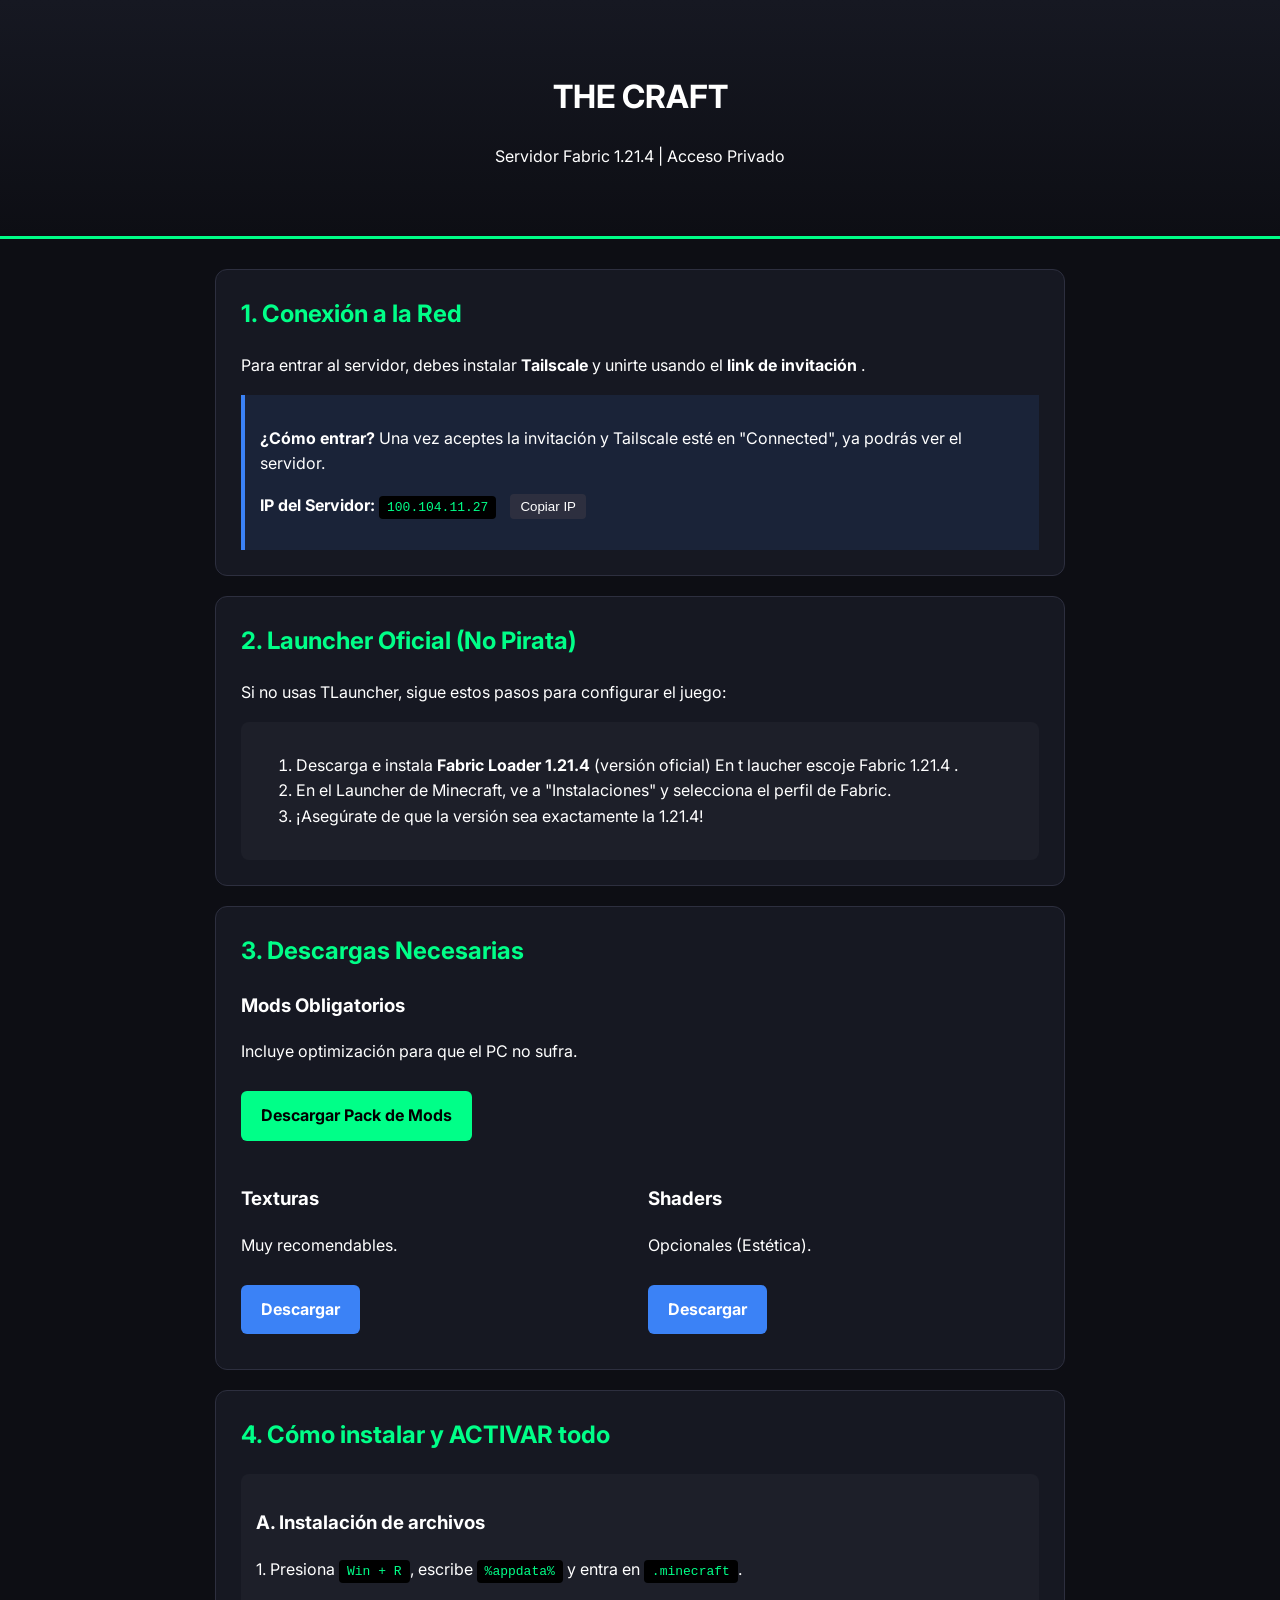
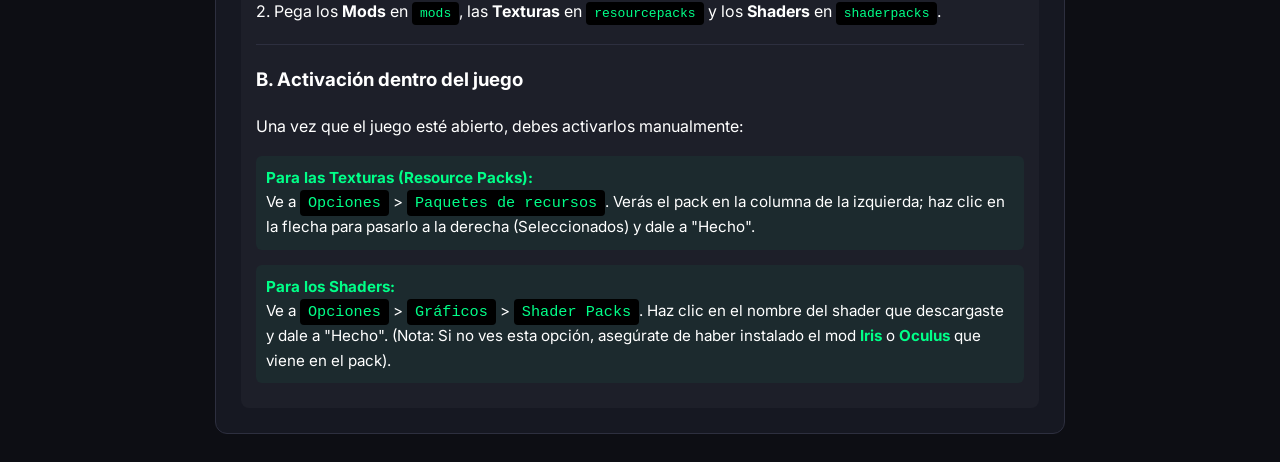
==== index.html @ cc705e66 "Add files via upload" ====
<!DOCTYPE html>
<html lang="es">
<head>
    <meta charset="UTF-8">
    <meta name="viewport" content="width=device-width, initial-scale=1.0">
    <title>THE CRAFT - Guía de Inicio</title>
    <link rel="stylesheet" href="style.css">
    <link href="https://fonts.googleapis.com/css2?family=Inter:wght@400;700&display=swap" rel="stylesheet">
</head>
<body>
    <header>
        <h1>THE CRAFT</h1>
        <p>Servidor Fabric 1.21.4 | Acceso Privado</p>
    </header>

    <main class="container">
        <section class="card connection">
            <h2>1. Conexión a la Red</h2>
            <p>Para entrar al servidor, debes instalar <strong>Tailscale</strong> y unirte usando el <strong>link de invitación</strong> .</p>
            
            <div class="info-box">
                <p><strong>¿Cómo entrar?</strong> Una vez aceptes la invitación y Tailscale esté en "Connected", ya podrás ver el servidor.</p>
                <p><strong>IP del Servidor:</strong> <code id="ip">100.104.11.27</code> <button onclick="copyIP()" class="mini-btn">Copiar IP</button></p>
            </div>
        </section>

        <section class="card launcher">
            <h2>2. Launcher Oficial (No Pirata)</h2>
            <p>Si no usas TLauncher, sigue estos pasos para configurar el juego:</p>
            <div class="tutorial-box">
                <ol>
                    <li>Descarga e instala <strong>Fabric Loader 1.21.4</strong> (versión oficial) En t laucher escoje Fabric 1.21.4 .</li>
                    <li>En el Launcher de Minecraft, ve a "Instalaciones" y selecciona el perfil de Fabric.</li>
                    <li>¡Asegúrate de que la versión sea exactamente la 1.21.4!</li>
                </ol>
            </div>
        </section>

        <section class="card downloads">
            <h2>3. Descargas Necesarias</h2>
            <div class="download-item">
                <h3>Mods Obligatorios</h3>
                <p>Incluye optimización para que el PC no sufra.</p>
                <a href="https://drive.google.com/drive/folders/1EH8El63YPlIYSjoV2LIcTD62nZrWYrCs?usp=drive_link" target="_blank" class="btn primary">Descargar Pack de Mods</a>
            </div>

            <div class="grid">
                <div class="item">
                    <h3>Texturas</h3>
                    <p>Muy recomendables.</p>
                    <a href="https://drive.google.com/drive/folders/1UA7KlbFi1k2651f_TzDTbusodfBG6fP9?usp=drive_link" target="_blank" class="btn secondary">Descargar</a>
                </div>
                <div class="item">
                    <h3>Shaders</h3>
                    <p>Opcionales (Estética).</p>
                    <a href="https://drive.google.com/drive/folders/1iIB8_ieIsnOkMPIPDbRFbwtjSX3Dqnk7?usp=drive_link" target="_blank" class="btn secondary">Descargar</a>
                </div>
            </div>
        </section>

        <section class="card tutorial">
            <h2>4. Cómo instalar y ACTIVAR todo</h2>
            <div class="tutorial-box">
                <h3>A. Instalación de archivos</h3>
                <p>1. Presiona <code>Win + R</code>, escribe <code>%appdata%</code> y entra en <code>.minecraft</code>.</p>
                <p>2. Pega los <strong>Mods</strong> en <code>mods</code>, las <strong>Texturas</strong> en <code>resourcepacks</code> y los <strong>Shaders</strong> en <code>shaderpacks</code>.</p>
                
                <hr>

                <h3>B. Activación dentro del juego</h3>
                <p>Una vez que el juego esté abierto, debes activarlos manualmente:</p>
                
                <div class="activation-steps">
                    <p><strong>Para las Texturas (Resource Packs):</strong><br>
                    Ve a <code>Opciones</code> > <code>Paquetes de recursos</code>. Verás el pack en la columna de la izquierda; haz clic en la flecha para pasarlo a la derecha (Seleccionados) y dale a "Hecho".</p>
                    
                    <p><strong>Para los Shaders:</strong><br>
                    Ve a <code>Opciones</code> > <code>Gráficos</code> > <code>Shader Packs</code>. Haz clic en el nombre del shader que descargaste y dale a "Hecho". (Nota: Si no ves esta opción, asegúrate de haber instalado el mod <strong>Iris</strong> o <strong>Oculus</strong> que viene en el pack).</p>
                </div>
            </div>
        </section>
    </main>

    <script src="script.js"></script>
</body>
</html>
---- style.css ----
:root {
    --bg: #0d0e14;
    --card: #161822;
    --accent: #00ff88;
    --text: #ffffff;
    --secondary: #3b82f6;
}

body {
    font-family: 'Inter', sans-serif;
    background-color: var(--bg);
    color: var(--text);
    margin: 0;
    line-height: 1.6;
}

header {
    background: linear-gradient(180deg, #161822 0%, #0d0e14 100%);
    padding: 50px 20px;
    text-align: center;
    border-bottom: 3px solid var(--accent);
}

.container { max-width: 850px; margin: 30px auto; padding: 0 20px; }

.card {
    background: var(--card);
    padding: 25px;
    border-radius: 12px;
    margin-bottom: 20px;
    border: 1px solid #2d2f3f;
}

h2 { color: var(--accent); margin-top: 0; font-size: 1.5rem; }

.btn {
    display: inline-block;
    padding: 12px 20px;
    background: var(--accent);
    color: #000;
    text-decoration: none;
    border-radius: 6px;
    font-weight: bold;
    margin: 10px 0;
}

.btn.secondary { background: var(--secondary); color: white; }

.info-box {
    background: rgba(59, 130, 246, 0.1);
    padding: 15px;
    border-left: 4px solid var(--secondary);
    margin-top: 15px;
}

.tutorial-box {
    background: rgba(255, 255, 255, 0.03);
    padding: 15px;
    border-radius: 8px;
}

.grid { display: grid; grid-template-columns: 1fr 1fr; gap: 15px; margin-top: 15px; }

code { background: #000; padding: 4px 8px; color: var(--accent); border-radius: 4px; }

.mini-btn { cursor: pointer; border: none; background: #2d2f3f; color: white; padding: 5px 10px; border-radius: 4px; margin-left: 10px; }


hr {
    border: 0;
    border-top: 1px solid #2d2f3f;
    margin: 20px 0;
}

.activation-steps p {
    background: rgba(0, 255, 136, 0.05);
    padding: 10px;
    border-radius: 6px;
    margin-bottom: 10px;
    font-size: 0.95rem;
}

.activation-steps strong {
    color: var(--accent);
}
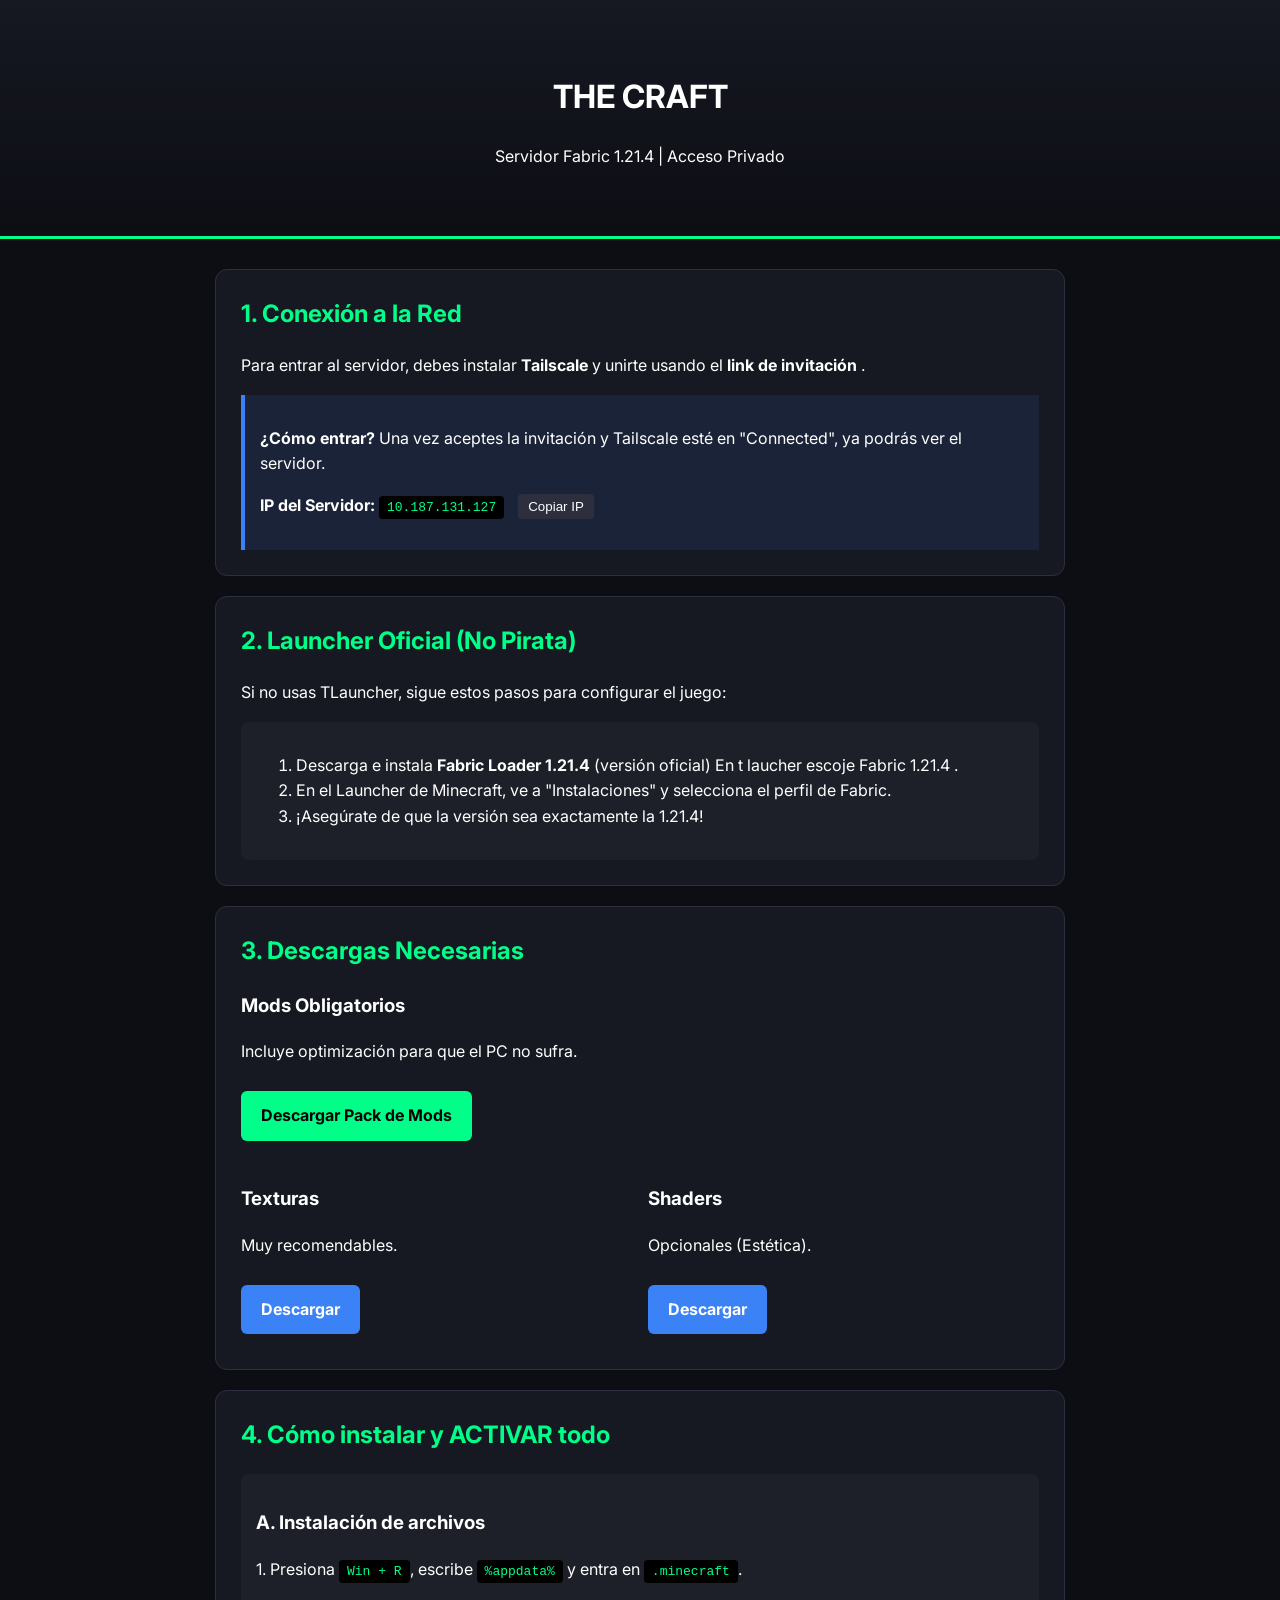
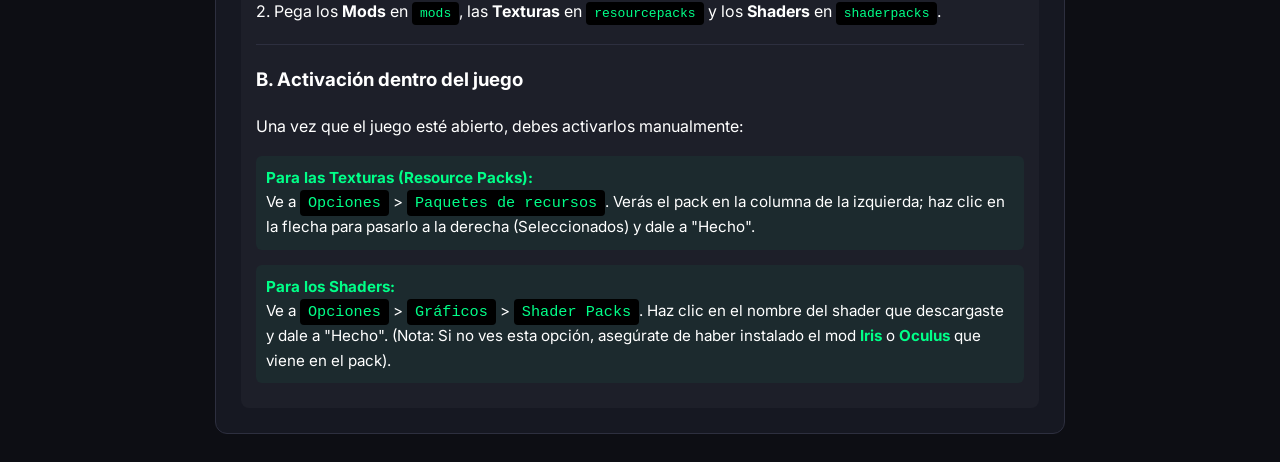
==== commit 7013ce23: "Update index.html" ====
--- a/index.html
+++ b/index.html
@@ -20,7 +20,7 @@
             
             <div class="info-box">
                 <p><strong>¿Cómo entrar?</strong> Una vez aceptes la invitación y Tailscale esté en "Connected", ya podrás ver el servidor.</p>
-                <p><strong>IP del Servidor:</strong> <code id="ip">100.104.11.27</code> <button onclick="copyIP()" class="mini-btn">Copiar IP</button></p>
+                <p><strong>IP del Servidor:</strong> <code id="ip">10.187.131.127</code> <button onclick="copyIP()" class="mini-btn">Copiar IP</button></p>
             </div>
         </section>
 
@@ -83,4 +83,5 @@
 
     <script src="script.js"></script>
 </body>
-</html>+
+</html>
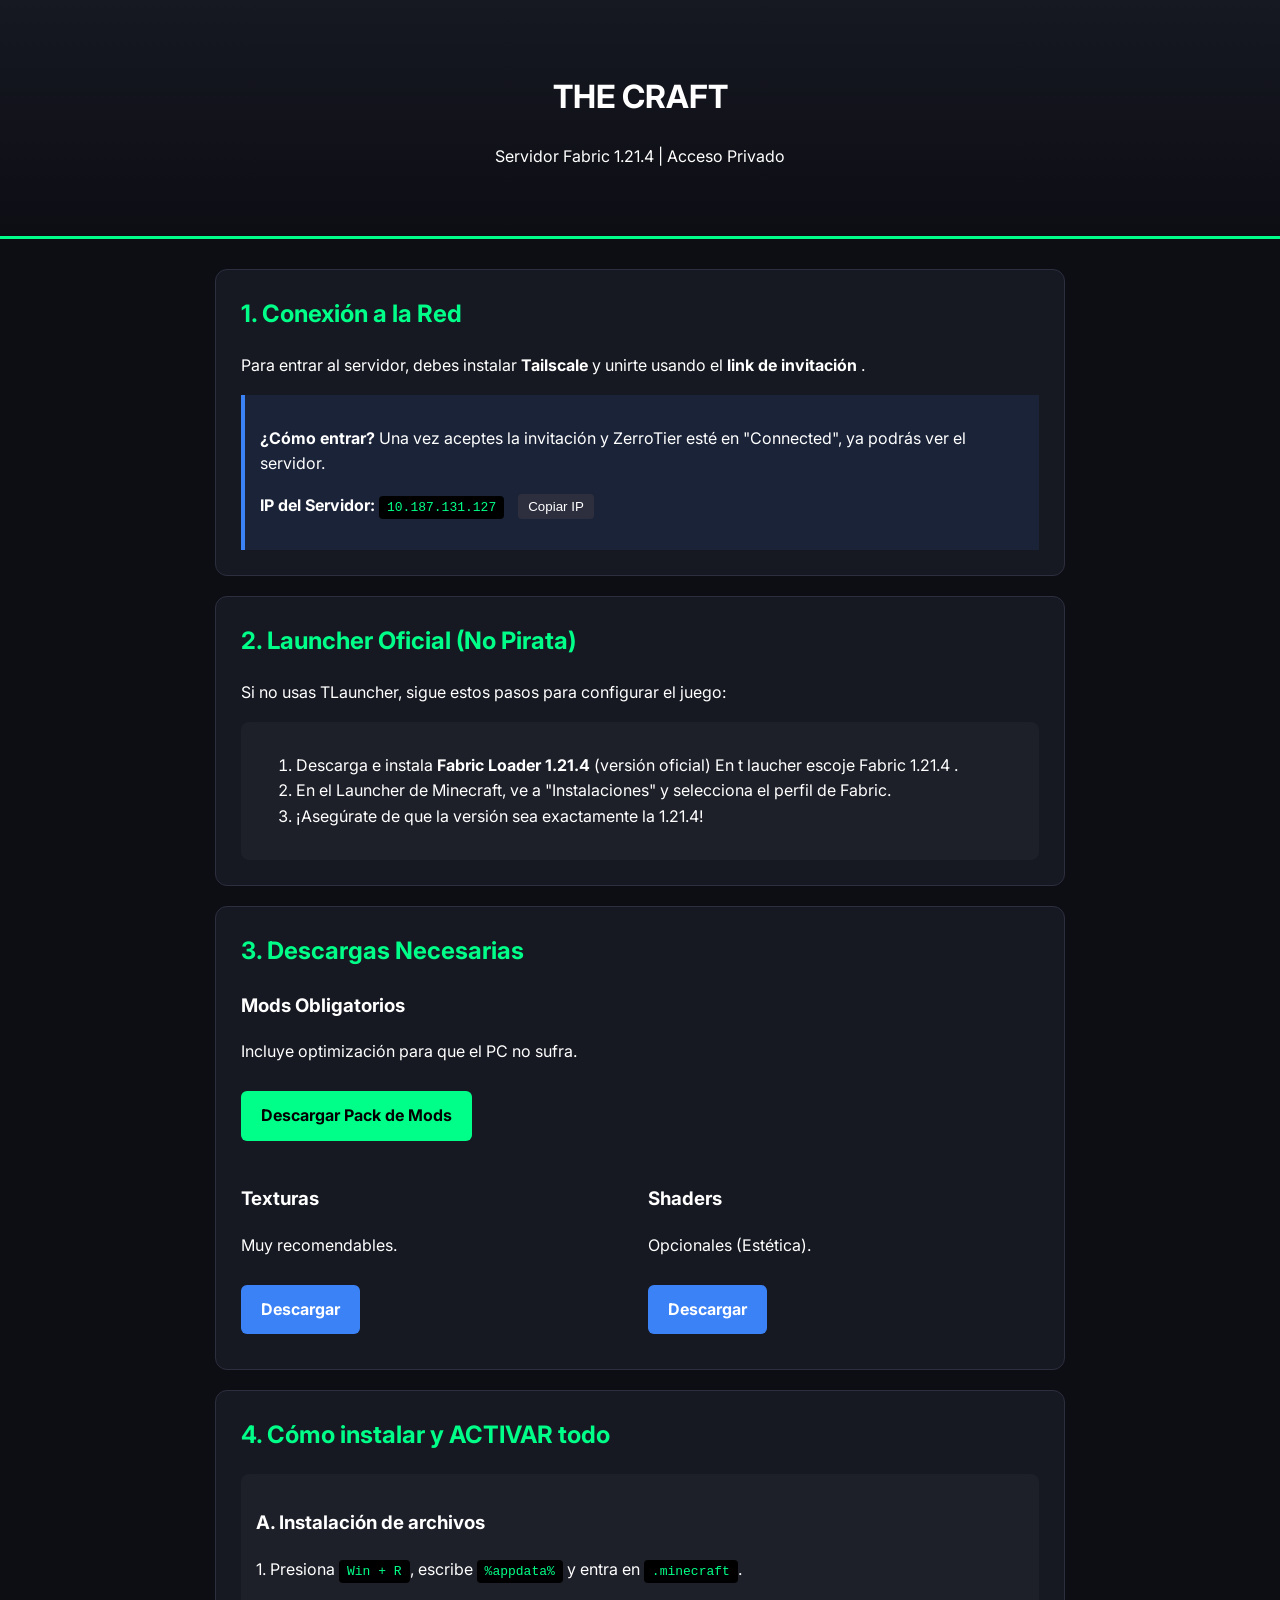
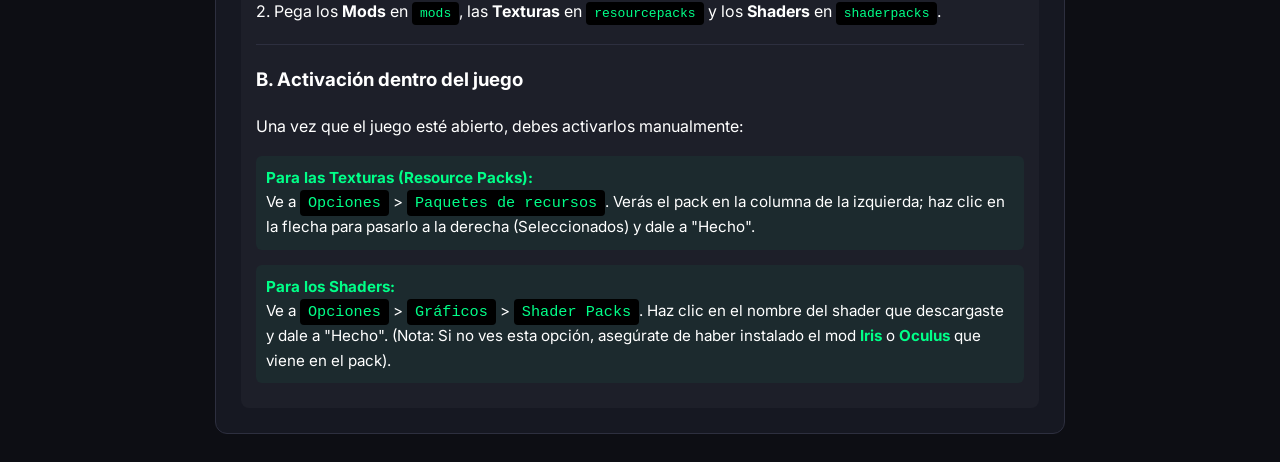
==== commit 91496cb4: "Update index.html" ====
--- a/index.html
+++ b/index.html
@@ -19,7 +19,7 @@
             <p>Para entrar al servidor, debes instalar <strong>Tailscale</strong> y unirte usando el <strong>link de invitación</strong> .</p>
             
             <div class="info-box">
-                <p><strong>¿Cómo entrar?</strong> Una vez aceptes la invitación y Tailscale esté en "Connected", ya podrás ver el servidor.</p>
+                <p><strong>¿Cómo entrar?</strong> Una vez aceptes la invitación y ZerroTier esté en "Connected", ya podrás ver el servidor.</p>
                 <p><strong>IP del Servidor:</strong> <code id="ip">10.187.131.127</code> <button onclick="copyIP()" class="mini-btn">Copiar IP</button></p>
             </div>
         </section>
@@ -85,3 +85,4 @@
 </body>
 
 </html>
+
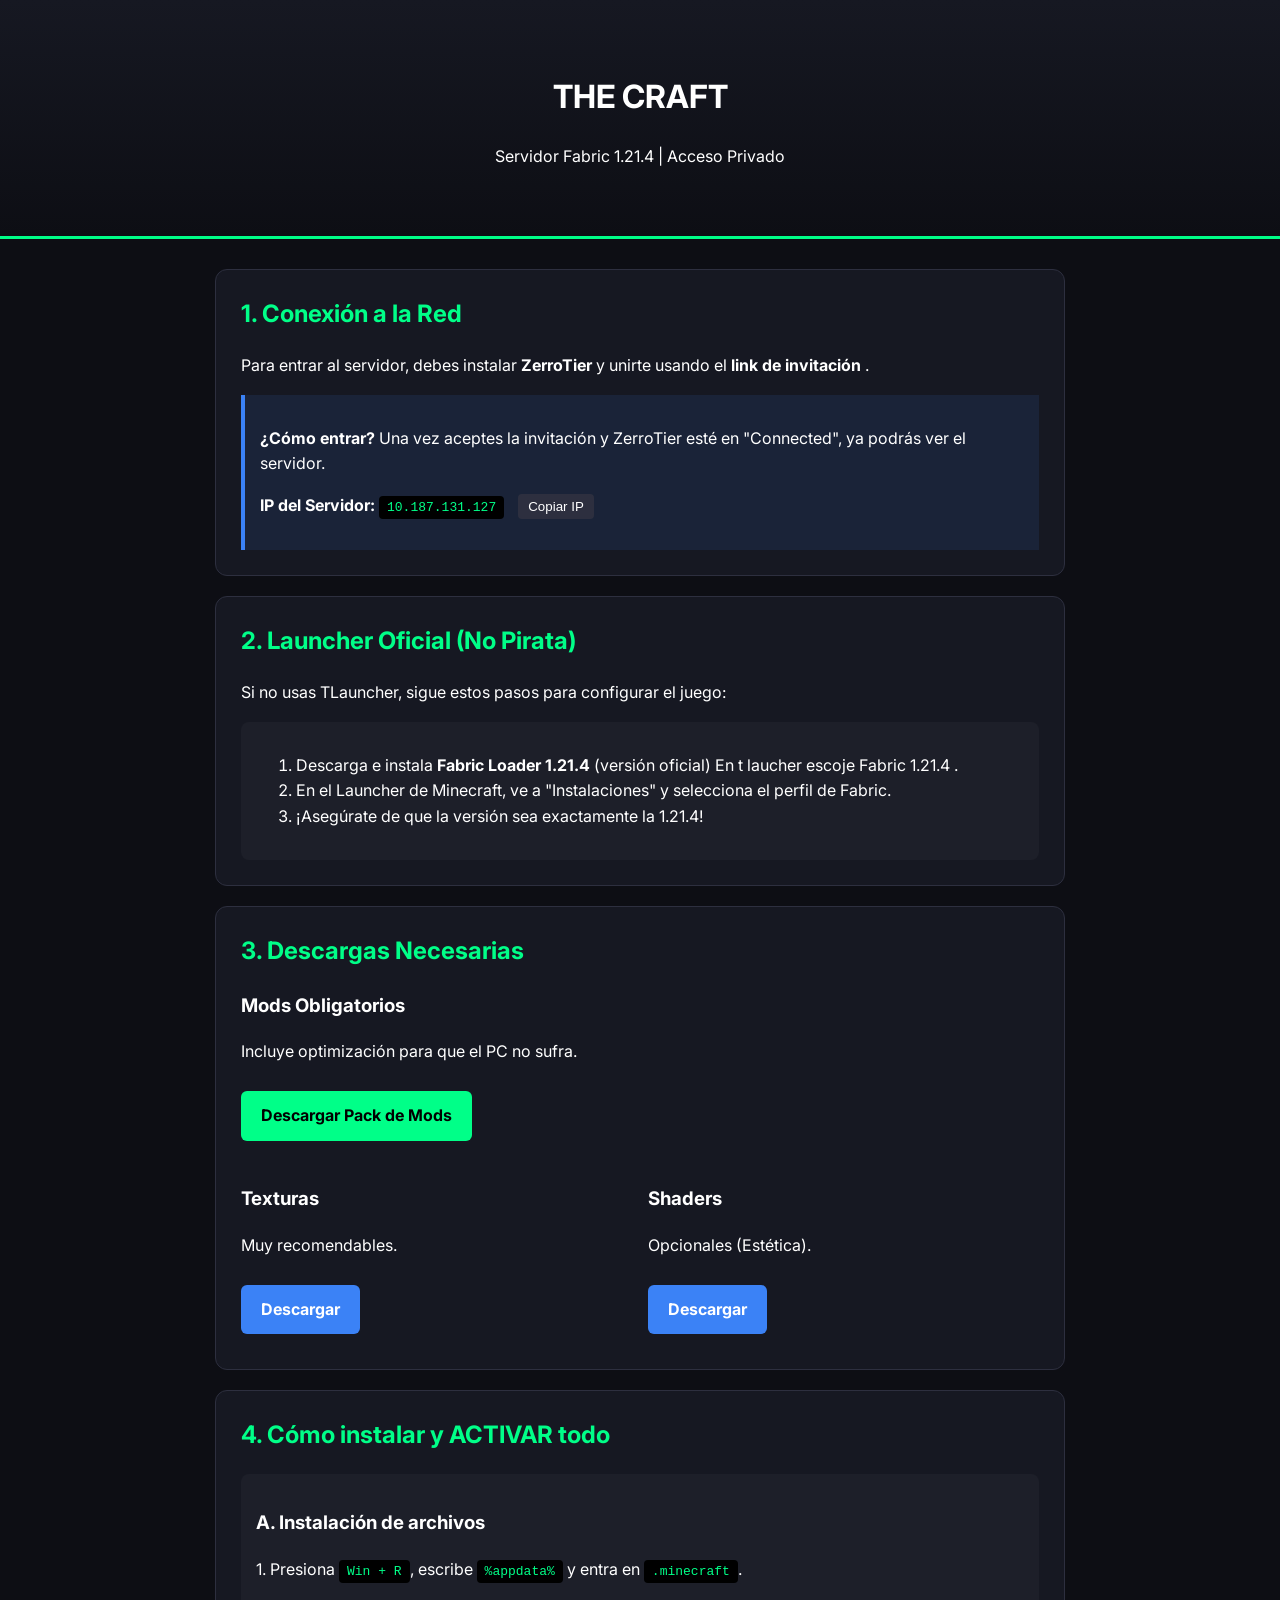
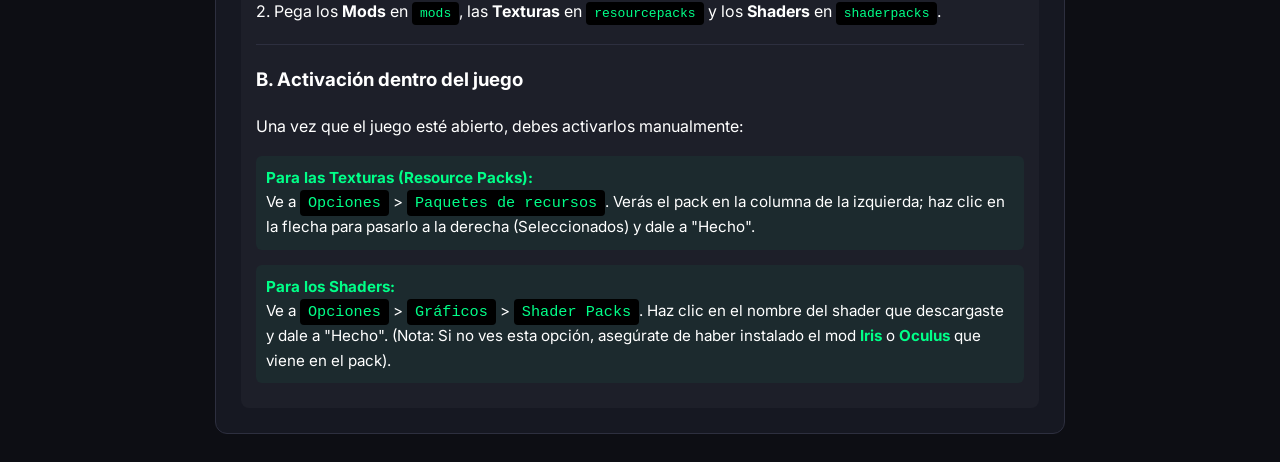
==== commit 27afcb4c: "Update index.html" ====
--- a/index.html
+++ b/index.html
@@ -16,7 +16,7 @@
     <main class="container">
         <section class="card connection">
             <h2>1. Conexión a la Red</h2>
-            <p>Para entrar al servidor, debes instalar <strong>Tailscale</strong> y unirte usando el <strong>link de invitación</strong> .</p>
+            <p>Para entrar al servidor, debes instalar <strong>ZerroTier</strong> y unirte usando el <strong>link de invitación</strong> .</p>
             
             <div class="info-box">
                 <p><strong>¿Cómo entrar?</strong> Una vez aceptes la invitación y ZerroTier esté en "Connected", ya podrás ver el servidor.</p>
@@ -86,3 +86,4 @@
 
 </html>
 
+
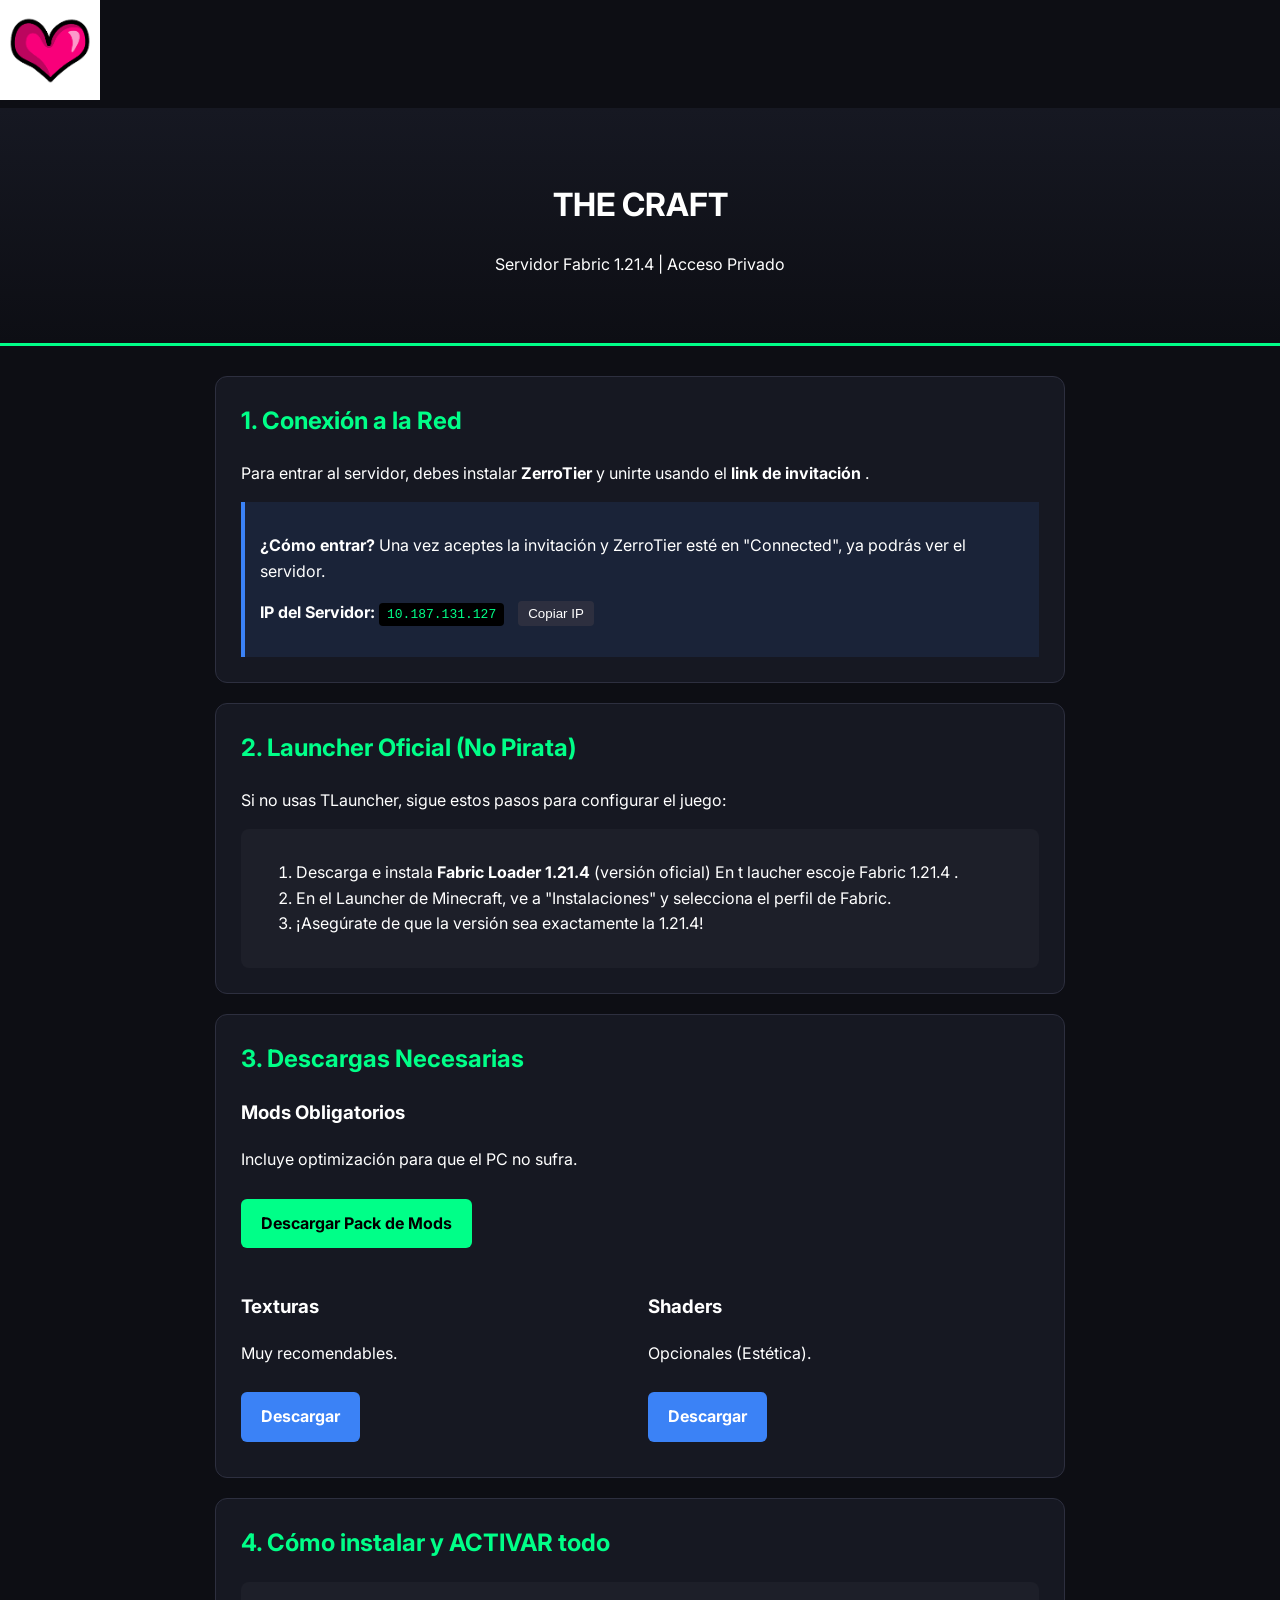
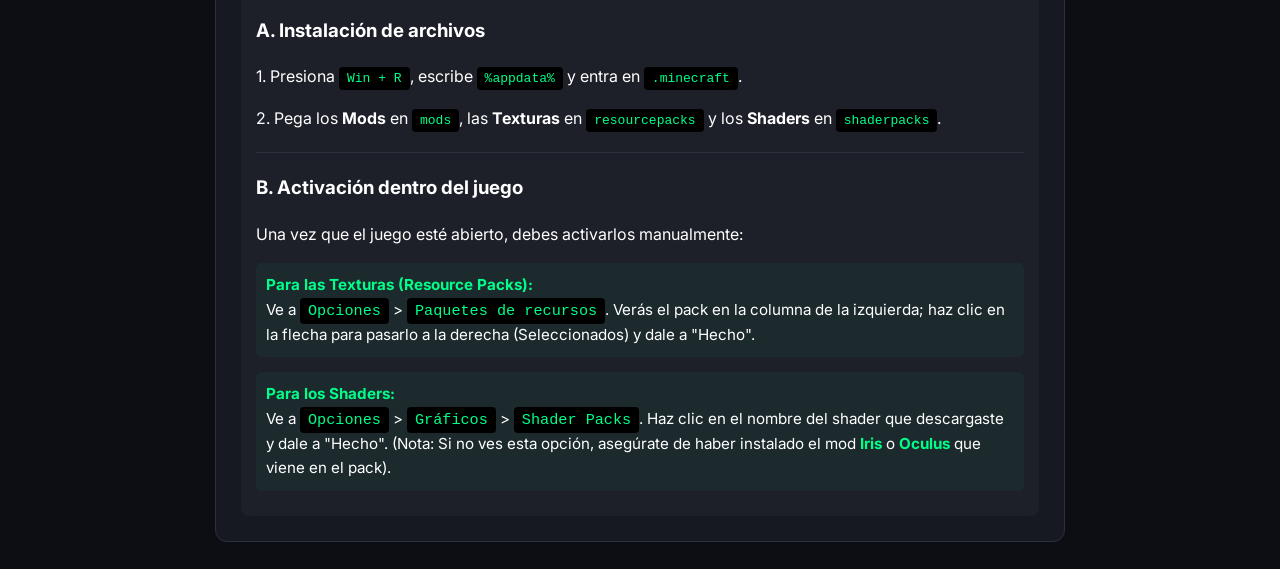
==== commit 2e122eb2: "Update index.html" ====
--- a/index.html
+++ b/index.html
@@ -3,6 +3,7 @@
 <head>
     <meta charset="UTF-8">
     <meta name="viewport" content="width=device-width, initial-scale=1.0">
+    <img src="1.png" alt="Logo de THE CRAFT" width="100">
     <title>THE CRAFT - Guía de Inicio</title>
     <link rel="stylesheet" href="style.css">
     <link href="https://fonts.googleapis.com/css2?family=Inter:wght@400;700&display=swap" rel="stylesheet">
@@ -87,3 +88,4 @@
 </html>
 
 
+
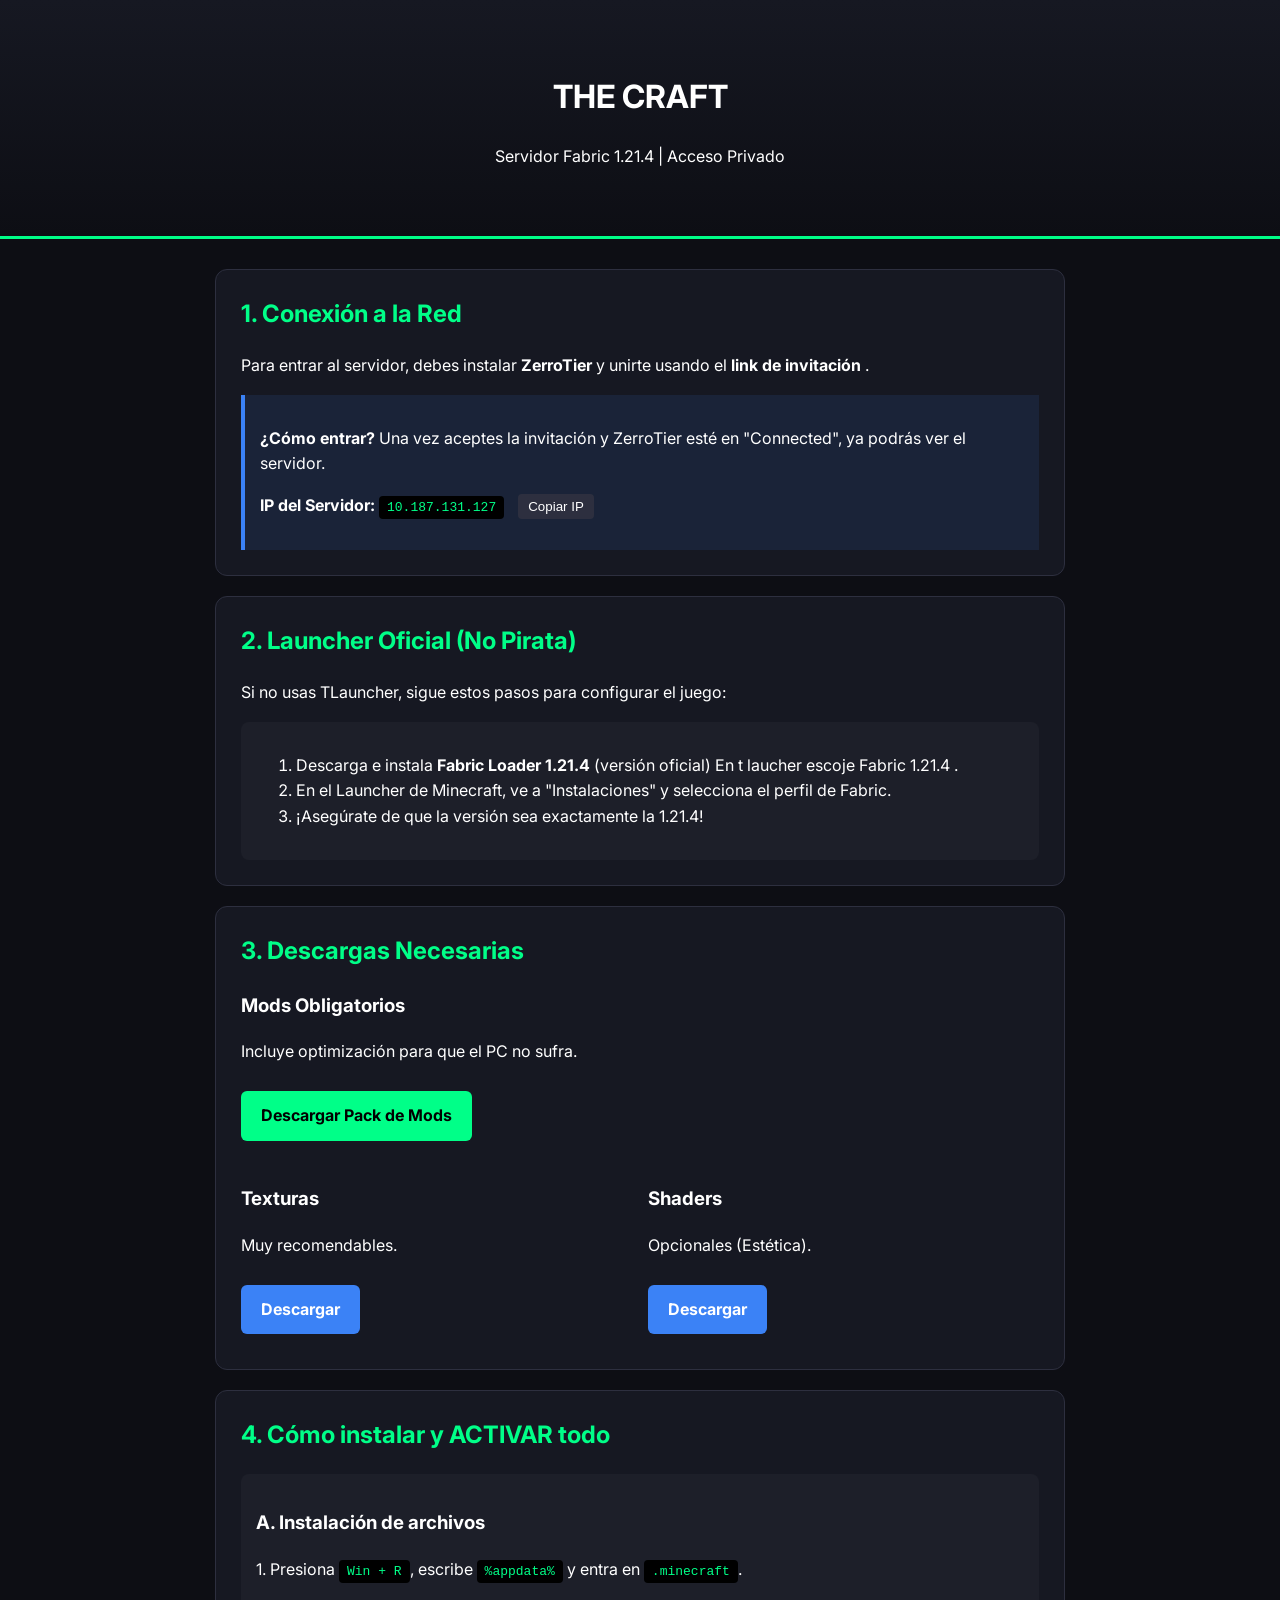
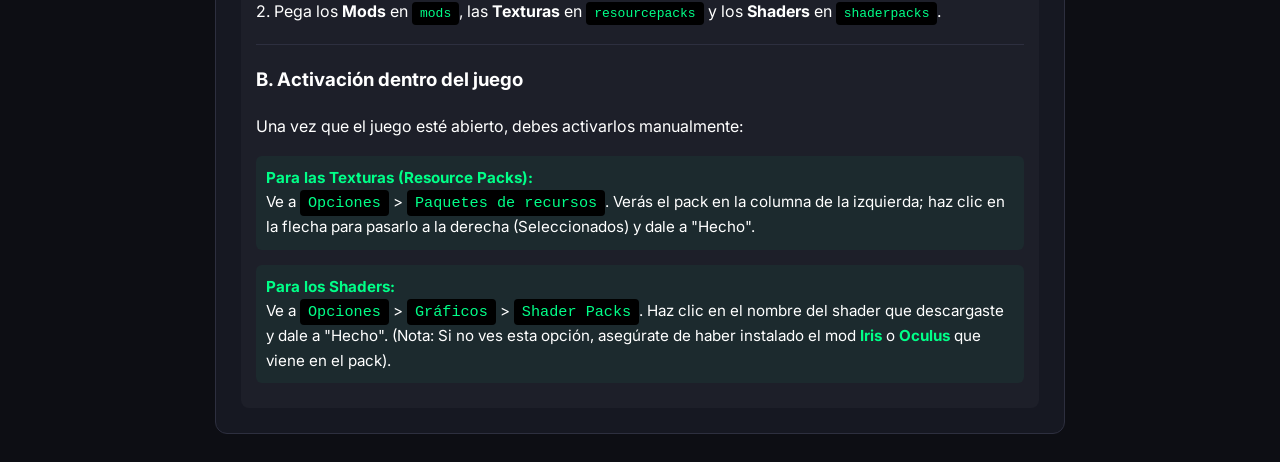
==== commit e019973f: "Update index.html" ====
--- a/index.html
+++ b/index.html
@@ -3,9 +3,9 @@
 <head>
     <meta charset="UTF-8">
     <meta name="viewport" content="width=device-width, initial-scale=1.0">
-    <img src="1.png" alt="Logo de THE CRAFT" width="100">
     <title>THE CRAFT - Guía de Inicio</title>
     <link rel="stylesheet" href="style.css">
+    <link rel="icon" type="image/png" href="1.png">
     <link href="https://fonts.googleapis.com/css2?family=Inter:wght@400;700&display=swap" rel="stylesheet">
 </head>
 <body>
@@ -89,3 +89,4 @@
 
 
 
+
